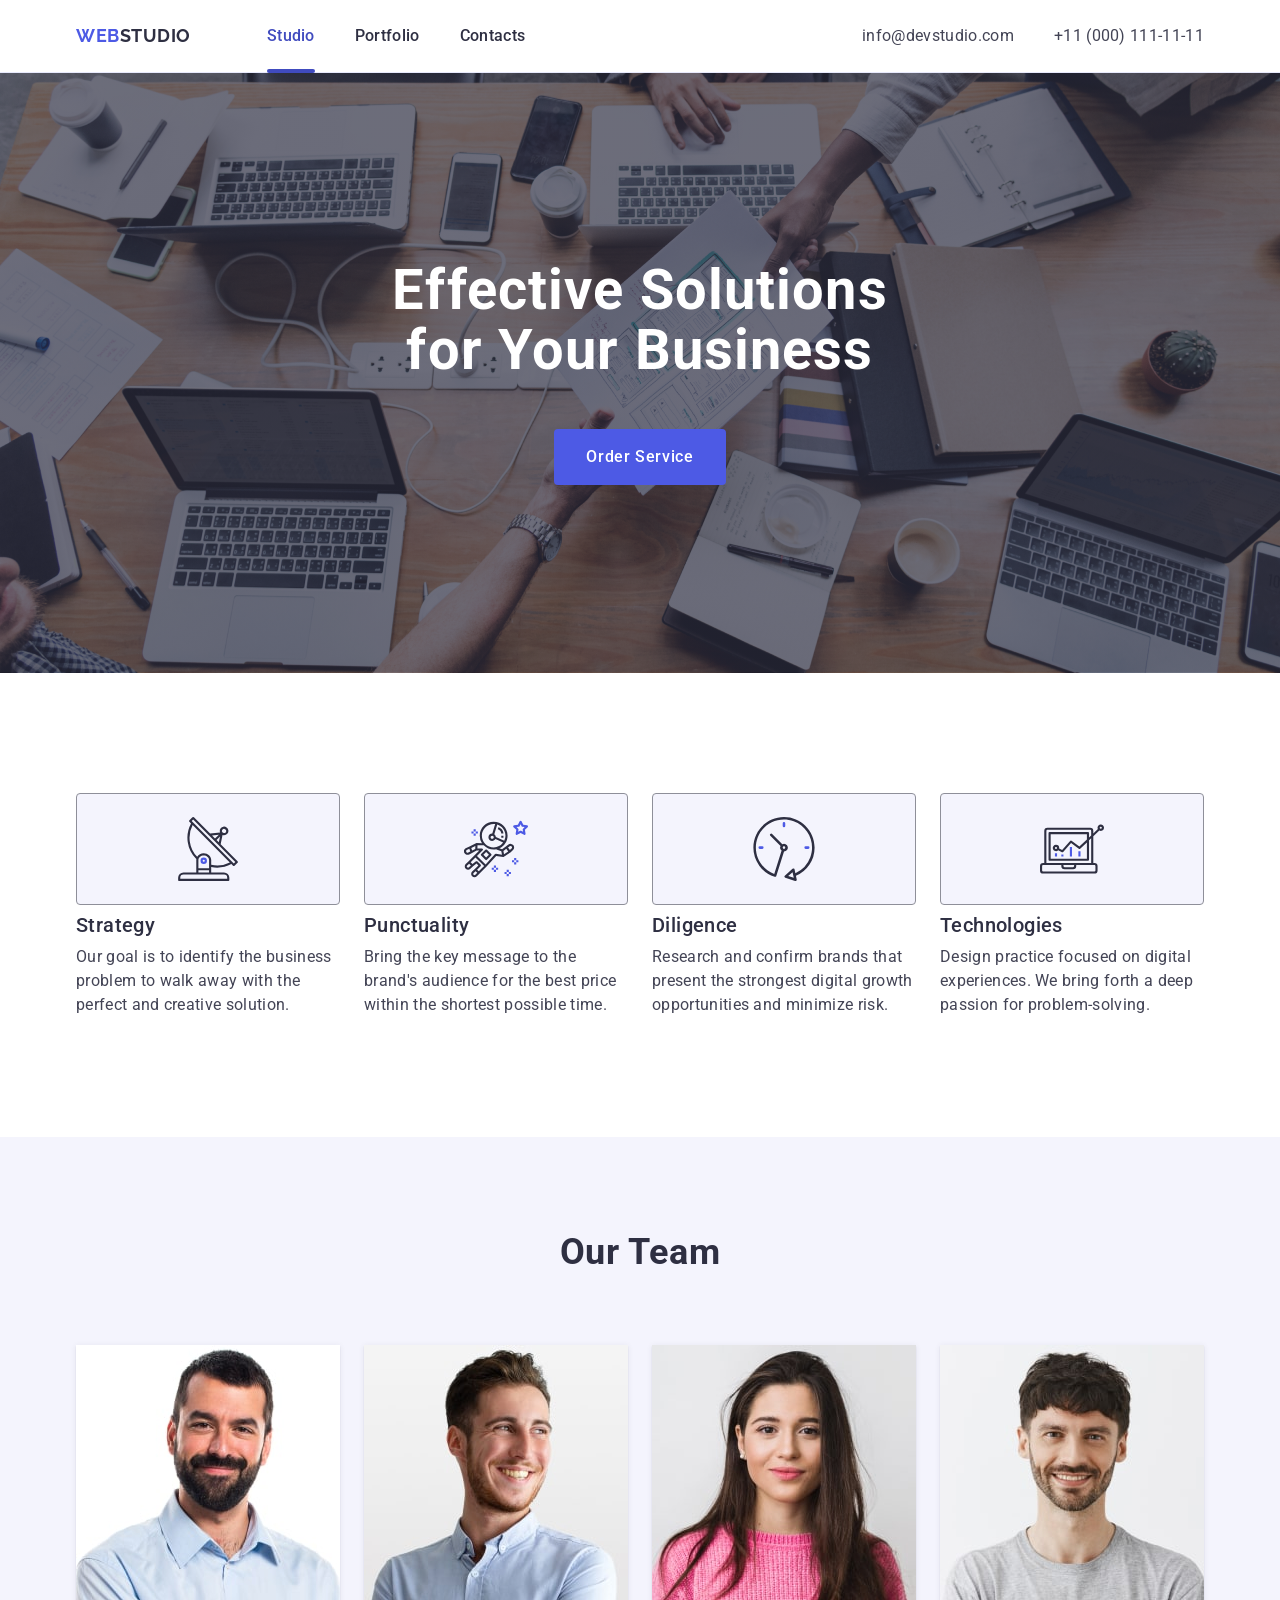
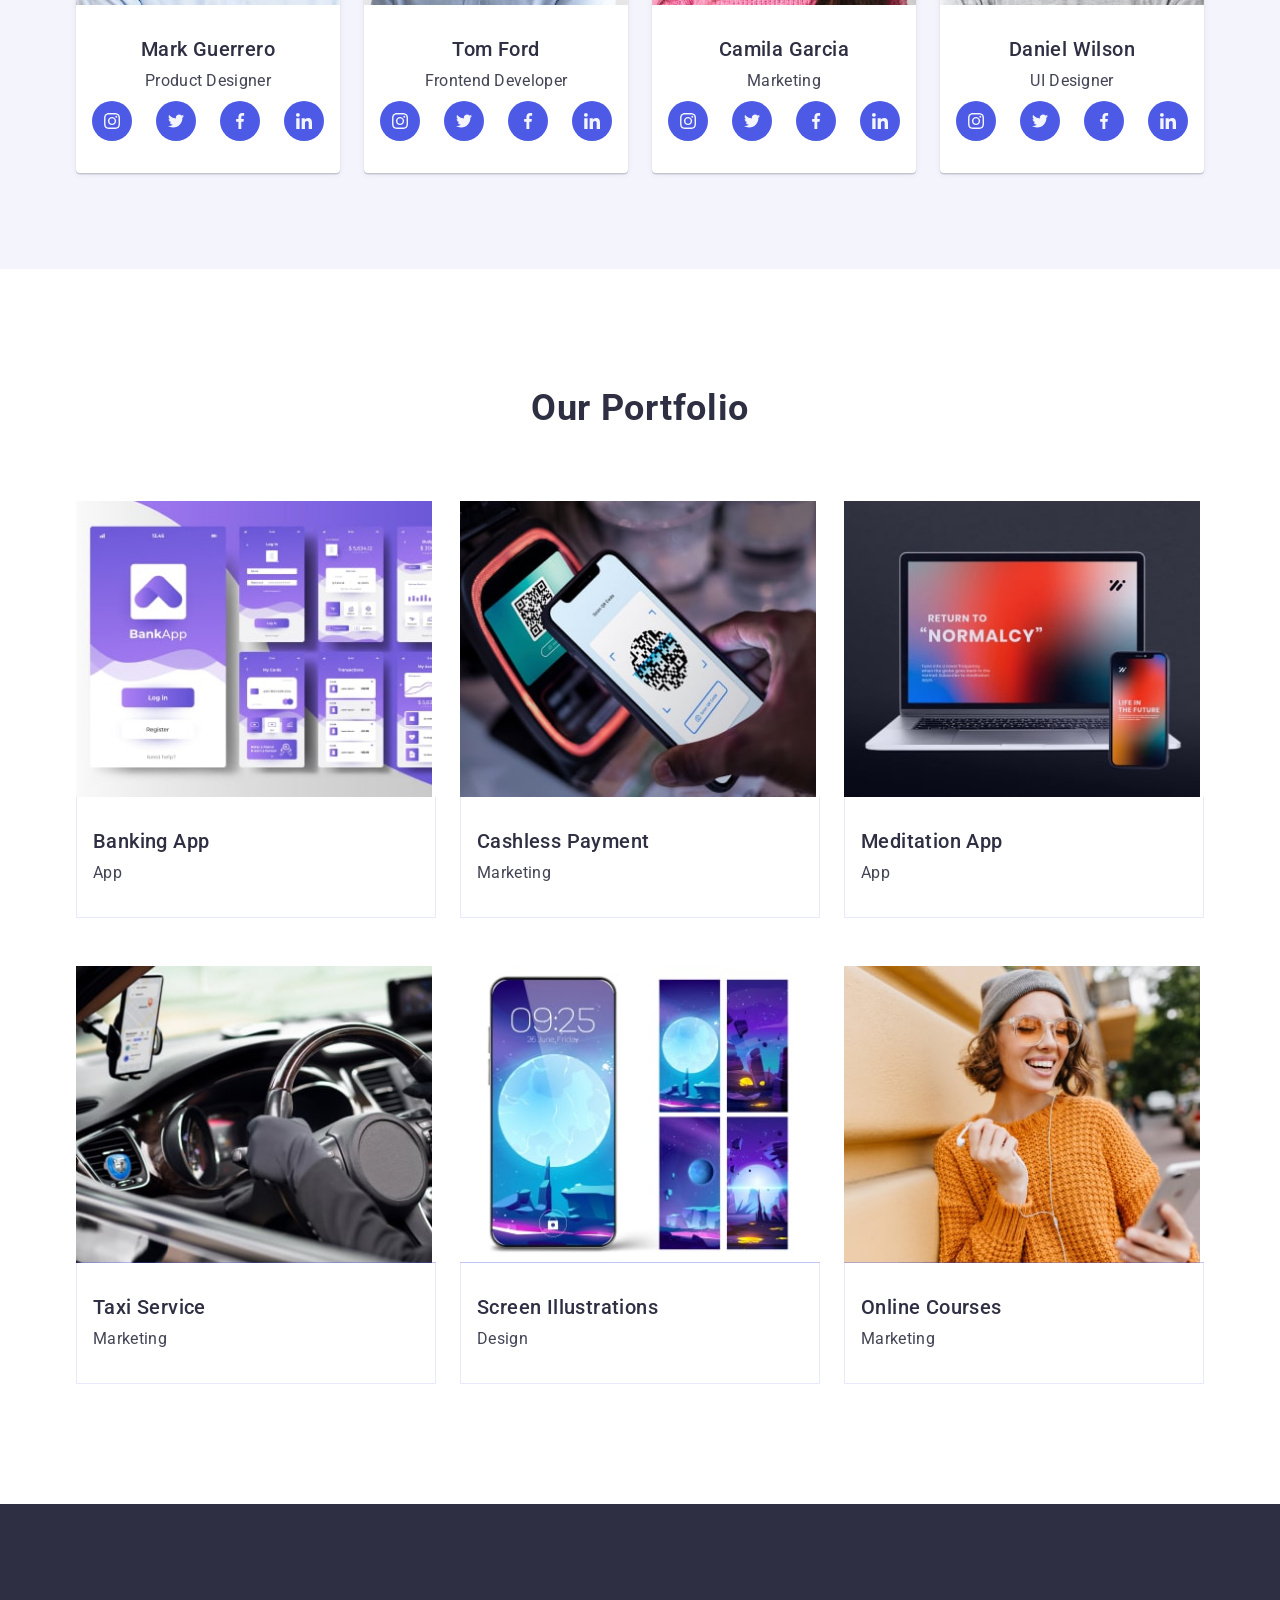
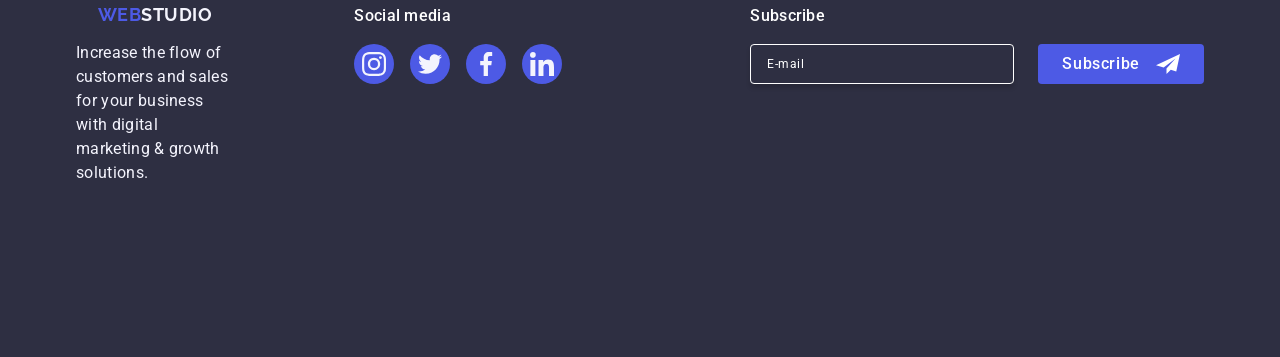
==== index.html @ 99f9f8a7 "Add files via upload" ====
<!DOCTYPE html>
<html lang="en">
  <head>
    <meta charset="UTF-8" />
    <meta name="viewport" content="width=device-width, initial-scale=1.0" />
    <title>Web Studio</title>
    <!-- Шрифти -->
    <link rel="preconnect" href="https://fonts.googleapis.com" />
    <link rel="preconnect" href="https://fonts.gstatic.com" crossorigin />
    <link
      href="https://fonts.googleapis.com/css2?family=Raleway:wght@700&family=Roboto:wght@400;500;700&display=swap"
      rel="stylesheet"
    />
    <!-- Нормалізація стилів -->
    <link
      rel="stylesheet"
      href="https://cdnjs.cloudflare.com/ajax/libs/modern-normalize/2.0.0/modern-normalize.min.css"
      integrity="sha512-4xo8blKMVCiXpTaLzQSLSw3KFOVPWhm/TRtuPVc4WG6kUgjH6J03IBuG7JZPkcWMxJ5huwaBpOpnwYElP/m6wg=="
      crossorigin="anonymous"
      referrerpolicy="no-referrer"
    />
    <!-- Підключення css  -->
    <link rel="stylesheet" href="./css/styles.css" />
  </head>

  <body>
    <header class="header">
      <div class="container header-container">
        <nav class="header-nav">
          <a class="header-logo" href="./index.html"
            >Web<span class="accent">Studio</span></a
          >
          <ul class="menu-nav">
            <li class="menu-nav-list">
              <a class="menu-nav-item current" href="./index.html">Studio</a>
            </li>
            <li class="menu-nav-list">
              <a class="menu-nav-item" href="">Portfolio</a>
            </li>
            <li class="menu-nav-list">
              <a class="menu-nav-item" href="">Contacts</a>
            </li>
          </ul>
        </nav>

        <address class="address">
          <ul class="header-address">
            <li>
              <a class="header-address-item" href="mailto:info@devstudio.com"
                >info@devstudio.com</a
              >
            </li>
            <li>
              <a class="header-address-item" href="tel:+110001111111"
                >+11 (000) 111-11-11</a
              >
            </li>
          </ul>
        </address>
        <button type="button" class="menu-open-button">
          <svg class="icon-header" width="16.8" height="14.4">
            <use href="./images/icons.svg#icon-burger"></use>
          </svg>
        </button>
      </div>

      <!-- Mobil menu -->
      <div class="mob-menu">
        <div class="top-mob-menu">
          <!-- Кнопка закриття -->

          <button type="button" class="menu-close-button">
            <svg class="icon-open" width="8" height="8">
              <use href="./images/icons.svg#icon-open"></use>
            </svg>
          </button>

          <!--Меню  -->

          <nav>
            <ul class="mob-menu-nav">
              <li class="mob-menu-nav-list">
                <a class="mob-menu-nav-item mob-current" href="./index.html"
                  >Studio</a
                >
              </li>
              <li class="mob-menu-nav-list">
                <a class="mob-menu-nav-item" href="">Portfolio</a>
              </li>
              <li class="mob-menu-nav-list">
                <a class="mob-menu-nav-item" href="">Contacts</a>
              </li>
            </ul>
          </nav>
        </div>

        <div class="lower-mob-menu">
          <!-- Контакти -->

          <address class="mob-address">
            <ul class="mob-header-address">
              <li class="mob-header-address-list">
                <a
                  class="mob-header-address-item mob-accent"
                  href="mailto:info@devstudio.com"
                  >info@devstudio.com</a
                >
              </li>
              <li>
                <a class="mob-header-address-item" href="tel:+110001111111"
                  >+11 (000) 111-11-11</a
                >
              </li>
            </ul>
          </address>

          <!-- Соц сіти -->

          <ul class="mob-icon-list">
            <li class="mob-icon-item">
              <a href="" class="mob-icon-link">
                <svg class="mob-icon-icon" width="24" height="24">
                  <use href="./images/icons.svg#icon-instagram"></use>
                </svg>
              </a>
            </li>
            <li class="mob-icon-item">
              <a href="" class="mob-icon-link">
                <svg class="mob-icon-icon" width="24" height="24">
                  <use href="./images/icons.svg#icon-twitter"></use>
                </svg>
              </a>
            </li>
            <li class="mob-icon-item">
              <a href="" class="mob-icon-link">
                <svg class="mob-icon-icon" width="24" height="24">
                  <use href="./images/icons.svg#icon-facebook"></use>
                </svg>
              </a>
            </li>
            <li class="mob-icon-item">
              <a href="" class="mob-icon-link">
                <svg class="mob-icon-icon" width="24" height="24">
                  <use href="./images/icons.svg#icon-linkedin"></use>
                </svg>
              </a>
            </li>
          </ul>
        </div>
      </div>
    </header>

    <main>
      <!-- Section 1 -->

      <section class="hero">
        <div class="container">
          <h1 class="hero-title">Effective Solutions for Your Business</h1>
          <button class="hero-button" type="button">Order Service</button>
        </div>
      </section>

      <!-- Section 2 -->

      <section class="features">
        <div class="container">
          <h2 class="visually-hidden">Features</h2>
          <ul class="features-list">
            <li class="features-item">
              <div class="wrap-icon">
                <svg class="features-icon" width="64" height="64">
                  <use href="./images/icons.svg#icon-antenna"></use>
                </svg>
              </div>
              <h3 class="features-title">Strategy</h3>
              <p class="features-title-text">
                Our goal is to identify the business problem to walk away with
                the perfect and creative solution.
              </p>
            </li>

            <li class="features-item">
              <div class="wrap-icon">
                <svg class="features-icon" width="64" height="64">
                  <use href="./images/icons.svg#icon-astronaut"></use>
                </svg>
              </div>
              <h3 class="features-title">Punctuality</h3>
              <p class="features-title-text">
                Bring the key message to the brand's audience for the best price
                within the shortest possible time.
              </p>
            </li>

            <li class="features-item">
              <div class="wrap-icon">
                <svg class="features-icon" width="64" height="64">
                  <use href="./images/icons.svg#icon-clock"></use>
                </svg>
              </div>
              <h3 class="features-title">Diligence</h3>
              <p class="features-title-text">
                Research and confirm brands that present the strongest digital
                growth opportunities and minimize risk.
              </p>
            </li>

            <li class="features-item">
              <div class="wrap-icon">
                <svg class="features-icon" width="64" height="64">
                  <use href="./images/icons.svg#icon-diagram"></use>
                </svg>
              </div>
              <h3 class="features-title">Technologies</h3>
              <p class="features-title-text">
                Design practice focused on digital experiences. We bring forth a
                deep passion for problem-solving.
              </p>
            </li>
          </ul>
        </div>
      </section>

      <!-- Section 3 -->

      <section class="section-team">
        <div class="container">
          <h2 class="team-subtitle">Our Team</h2>

          <ul class="team-list">
            <li class="team-card">
              <img
                scrset="./images/team_card_1.jpg 1x, 
                ./images/team_card_1-2x.jpg 2x"
                class="team-list-img"
                src="./images/team_card_1.jpg"
                alt="Team Card 1"
                width="264"
              />
              <div class="team-card-list-container">
                <h3 class="team-title">Mark Guerrero</h3>
                <p class="team-title-text">Product Designer</p>

                <ul class="icon-list">
                  <li class="icon-item">
                    <a href="" class="icon-link">
                      <svg class="icon-icon" width="16" height="16">
                        <use href="./images/icons.svg#icon-instagram"></use>
                      </svg>
                    </a>
                  </li>
                  <li class="icon-item">
                    <a href="" class="icon-link">
                      <svg class="icon-icon" width="16" height="16">
                        <use href="./images/icons.svg#icon-twitter"></use>
                      </svg>
                    </a>
                  </li>
                  <li class="icon-item">
                    <a href="" class="icon-link">
                      <svg class="icon-icon" width="16" height="16">
                        <use href="./images/icons.svg#icon-facebook"></use>
                      </svg>
                    </a>
                  </li>
                  <li class="icon-item">
                    <a href="" class="icon-link">
                      <svg class="icon-icon" width="16" height="16">
                        <use href="./images/icons.svg#icon-linkedin"></use>
                      </svg>
                    </a>
                  </li>
                </ul>
              </div>
            </li>

            <li class="team-card">
              <img
                scrset="./images/team_card_2.jpg 1x, 
                ./images/team_card_2-2x.jpg 2x"
                class="team-list-img"
                src="./images/team_card_2.jpg"
                alt="Team Card 2"
                width="264"
              />
              <div class="team-card-list-container">
                <h3 class="team-title">Tom Ford</h3>
                <p class="team-title-text">Frontend Developer</p>
                <ul class="icon-list">
                  <li class="icon-item">
                    <a href="" class="icon-link">
                      <svg class="icon-icon" width="16" height="16">
                        <use href="./images/icons.svg#icon-instagram"></use>
                      </svg>
                    </a>
                  </li>
                  <li class="icon-item">
                    <a href="" class="icon-link">
                      <svg class="icon-icon" width="16" height="16">
                        <use href="./images/icons.svg#icon-twitter"></use>
                      </svg>
                    </a>
                  </li>
                  <li class="icon-item">
                    <a href="" class="icon-link">
                      <svg class="icon-icon" width="16" height="16">
                        <use href="./images/icons.svg#icon-facebook"></use>
                      </svg>
                    </a>
                  </li>
                  <li class="icon-item">
                    <a href="" class="icon-link">
                      <svg class="icon-icon" width="16" height="16">
                        <use href="./images/icons.svg#icon-linkedin"></use>
                      </svg>
                    </a>
                  </li>
                </ul>
              </div>
            </li>

            <li class="team-card">
              <img
                scrset="./images/team_card_3.jpg 1x, 
                ./images/team_card_3-2x.jpg 2x"
                class="team-list-img"
                src="./images/team_card_3.jpg"
                alt="Team Card 3"
                width="264"
              />
              <div class="team-card-list-container">
                <h3 class="team-title">Camila Garcia</h3>
                <p class="team-title-text">Marketing</p>
                <ul class="icon-list">
                  <li class="icon-item">
                    <a href="" class="icon-link">
                      <svg class="icon-icon" width="16" height="16">
                        <use href="./images/icons.svg#icon-instagram"></use>
                      </svg>
                    </a>
                  </li>
                  <li class="icon-item">
                    <a href="" class="icon-link">
                      <svg class="icon-icon" width="16" height="16">
                        <use href="./images/icons.svg#icon-twitter"></use>
                      </svg>
                    </a>
                  </li>
                  <li class="icon-item">
                    <a href="" class="icon-link">
                      <svg class="icon-icon" width="16" height="16">
                        <use href="./images/icons.svg#icon-facebook"></use>
                      </svg>
                    </a>
                  </li>
                  <li class="icon-item">
                    <a href="" class="icon-link">
                      <svg class="icon-icon" width="16" height="16">
                        <use href="./images/icons.svg#icon-linkedin"></use>
                      </svg>
                    </a>
                  </li>
                </ul>
              </div>
            </li>

            <li class="team-card">
              <img
                scrset="./images/team_card_4.jpg 1x, 
                ./images/team_card_4-2x.jpg 2x"
                class="team-list-img"
                src="./images/team_card_4.jpg"
                alt="Team Card 4"
                width="264"
              />
              <div class="team-card-list-container">
                <h3 class="team-title">Daniel Wilson</h3>
                <p class="team-title-text">UI Designer</p>
                <ul class="icon-list">
                  <li class="icon-item">
                    <a href="" class="icon-link">
                      <svg class="icon-icon" width="16" height="16">
                        <use href="./images/icons.svg#icon-instagram"></use>
                      </svg>
                    </a>
                  </li>
                  <li class="icon-item">
                    <a href="" class="icon-link">
                      <svg class="icon-icon" width="16" height="16">
                        <use href="./images/icons.svg#icon-twitter"></use>
                      </svg>
                    </a>
                  </li>
                  <li class="icon-item">
                    <a href="" class="icon-link">
                      <svg class="icon-icon" width="16" height="16">
                        <use href="./images/icons.svg#icon-facebook"></use>
                      </svg>
                    </a>
                  </li>
                  <li class="icon-item">
                    <a href="" class="icon-link">
                      <svg class="icon-icon" width="16" height="16">
                        <use href="./images/icons.svg#icon-linkedin"></use>
                      </svg>
                    </a>
                  </li>
                </ul>
              </div>
            </li>
          </ul>
        </div>
      </section>

      <!-- Section 4 -->

      <section class="section-portfolio">
        <div class="container">
          <h2 class="section-portfolio-title">Our Portfolio</h2>
          <ul class="portfolio-list">
            <li class="portfolio-item">
              <div class="portfolio-cover-wrap">
                <picture>
                  <source
                    srcset="
                      ./images/portfolio-1.jpg    1x,
                      ./images/portfolio-1-2x.jpg 2x
                    "
                    media="(min-width:1158px)"
                  />
                  <source
                    srcset="
                      ./images/portfolio-1-mob.jpg    1x,
                      ./images/portfolio-1-mob-2x.jpg 2x
                    "
                    media="(min-width:767px)"
                  />
                  <source
                    srcset="
                      ./images/portfolio-1-tab.jpg    1x,
                      ./images/portfolio-1-tab-2x.jpg 2x
                    "
                    media="(max-width:768px)"
                  />
                  <img
                    src="./images/portfolio-1.jpg"
                    alt="Banking App"
                    width="360"
                    height="300"
                  />
                </picture>
                <p class="portfolio-cover-text">
                  14 Stylish and User-Friendly App Design Concepts · Task
                  Manager App · Calorie Tracker App · Exotic Fruit Ecommerce App
                  · Cloud Storage App
                </p>
              </div>

              <div class="portfolio-item-text-container">
                <h3 class="portfolio-title">Banking App</h3>
                <p class="portfolio-title-text">App</p>
              </div>
            </li>
            <li class="portfolio-item">
              <div class="portfolio-cover-wrap">
                <picture>
                  <source
                    srcset="
                      ./images/portfolio-2.jpg    1x,
                      ./images/portfolio-2-2x.jpg 2x
                    "
                    media="(min-width:1158px)"
                  />
                  <source
                    srcset="
                      ./images/portfolio-2-mob.jpg    1x,
                      ./images/portfolio-2-mob-2x.jpg 2x
                    "
                    media="(min-width:767px)"
                  />
                  <source
                    srcset="
                      ./images/portfolio-2-tab.jpg    1x,
                      ./images/portfolio-2-tab-2x.jpg 2x
                    "
                    media="(max-width:768px)"
                  />
                  <img
                    src="./images/portfolio-2.jpg"
                    alt="Cashless Payment"
                    width="360"
                    height="300"
                  />
                </picture>
                <p class="portfolio-cover-text">
                  14 Stylish and User-Friendly App Design Concepts · Task
                  Manager App · Calorie Tracker App · Exotic Fruit Ecommerce App
                  · Cloud Storage App
                </p>
              </div>
              <div class="portfolio-item-text-container">
                <h3 class="portfolio-title">Cashless Payment</h3>
                <p class="portfolio-title-text">Marketing</p>
              </div>
            </li>
            <li class="portfolio-item">
              <div class="portfolio-cover-wrap">
                <picture>
                  <source
                    srcset="
                      ./images/portfolio-3.jpg    1x,
                      ./images/portfolio-3-2x.jpg 2x
                    "
                    media="(min-width:1158px)"
                  />
                  <source
                    srcset="
                      ./images/portfolio-3-mob.jpg    1x,
                      ./images/portfolio-3-mob-2x.jpg 2x
                    "
                    media="(min-width:767px)"
                  />
                  <source
                    srcset="
                      ./images/portfolio-3-tab.jpg    1x,
                      ./images/portfolio-3-tab-2x.jpg 2x
                    "
                    media="(max-width:768px)"
                  />
                  <img
                    src="./images/portfolio-3.jpg"
                    alt="Meditation App"
                    width="360"
                    height="300"
                  />
                </picture>
                <p class="portfolio-cover-text">
                  14 Stylish and User-Friendly App Design Concepts · Task
                  Manager App · Calorie Tracker App · Exotic Fruit Ecommerce App
                  · Cloud Storage App
                </p>
              </div>
              <div class="portfolio-item-text-container">
                <h3 class="portfolio-title">Meditation App</h3>
                <p class="portfolio-title-text">App</p>
              </div>
            </li>
            <li class="portfolio-item">
              <div class="portfolio-cover-wrap">
                <picture>
                  <source
                    srcset="
                      ./images/portfolio-4.jpg    1x,
                      ./images/portfolio-4-2x.jpg 2x
                    "
                    media="(min-width:1158px)"
                  />
                  <source
                    srcset="
                      ./images/portfolio-4-mob.jpg    1x,
                      ./images/portfolio-4-mob-2x.jpg 2x
                    "
                    media="(min-width:767px)"
                  />
                  <source
                    srcset="
                      ./images/portfolio-4-tab.jpg    1x,
                      ./images/portfolio-4-tab-2x.jpg 2x
                    "
                    media="(max-width:768px)"
                  />
                  <img
                    src="./images/portfolio-4.jpg"
                    alt="Taxi Service"
                    width="360"
                    height="300"
                  />
                </picture>
                <p class="portfolio-cover-text">
                  14 Stylish and User-Friendly App Design Concepts · Task
                  Manager App · Calorie Tracker App · Exotic Fruit Ecommerce App
                  · Cloud Storage App
                </p>
              </div>
              <div class="portfolio-item-text-container">
                <h3 class="portfolio-title">Taxi Service</h3>
                <p class="portfolio-title-text">Marketing</p>
              </div>
            </li>
            <li class="portfolio-item">
              <div class="portfolio-cover-wrap">
                <picture>
                  <source
                    srcset="
                      ./images/portfolio-5.jpg    1x,
                      ./images/portfolio-5-2x.jpg 2x
                    "
                    media="(min-width:1158px)"
                  />
                  <source
                    srcset="
                      ./images/portfolio-5-mob.jpg    1x,
                      ./images/portfolio-5-mob-2x.jpg 2x
                    "
                    media="(min-width:767px)"
                  />
                  <source
                    srcset="
                      ./images/portfolio-5-tab.jpg    1x,
                      ./images/portfolio-5-tab-2x.jpg 2x
                    "
                    media="(max-width:768px)"
                  />
                  <img
                    src="./images/portfolio-5.jpg"
                    alt="Screen Illustrations"
                    width="360"
                    height="300"
                  />
                </picture>
                <p class="portfolio-cover-text">
                  14 Stylish and User-Friendly App Design Concepts · Task
                  Manager App · Calorie Tracker App · Exotic Fruit Ecommerce App
                  · Cloud Storage App
                </p>
              </div>
              <div class="portfolio-item-text-container">
                <h3 class="portfolio-title">Screen Illustrations</h3>
                <p class="portfolio-title-text">Design</p>
              </div>
            </li>
            <li class="portfolio-item">
              <div class="portfolio-cover-wrap">
                <picture>
                  <source
                    srcset="
                      ./images/portfolio-6.jpg    1x,
                      ./images/portfolio-6-2x.jpg 2x
                    "
                    media="(min-width:1158px)"
                  />
                  <source
                    srcset="
                      ./images/portfolio-6-mob.jpg    1x,
                      ./images/portfolio-6-mob-2x.jpg 2x
                    "
                    media="(min-width:767px)"
                  />
                  <source
                    srcset="
                      ./images/portfolio-6-tab.jpg    1x,
                      ./images/portfolio-6-tab-2x.jpg 2x
                    "
                    media="(max-width:768px)"
                  />
                  <img
                    src="./images/portfolio-6.jpg"
                    alt="Online Courses"
                    width="360"
                    height="300"
                  />
                </picture>
                <p class="portfolio-cover-text">
                  14 Stylish and User-Friendly App Design Concepts · Task
                  Manager App · Calorie Tracker App · Exotic Fruit Ecommerce App
                  · Cloud Storage App
                </p>
              </div>
              <div class="portfolio-item-text-container">
                <h3 class="portfolio-title">Online Courses</h3>
                <p class="portfolio-title-text">Marketing</p>
              </div>
            </li>
          </ul>
        </div>
      </section>
    </main>

    <!-- FOOTER -->
    
    <footer class="footer">
      <div class="container footer-wrap">
        <div class="top-footer">
          <div class="footer-content">
            <a class="footer-logo" href="./index.html"
              >Web<span class="accent">Studio</span></a
            >
            <p class="footer-text">
              Increase the flow of customers and sales for your business with
              digital marketing & growth solutions.
            </p>
          </div>
          <div class="footer-soc-list">
            <p class="footer-soc-list-text">Social media</p>
            <ul class="icon-list-footer">
              <li class="icon-item">
                <a href="" class="icon-link-footer">
                  <svg class="icon-icon" width="24" height="24">
                    <use href="./images/icons.svg#icon-instagram"></use>
                  </svg>
                </a>
              </li>
              <li class="icon-item">
                <a href="" class="icon-link-footer">
                  <svg class="icon-icon" width="24" height="24">
                    <use href="./images/icons.svg#icon-twitter"></use>
                  </svg>
                </a>
              </li>
              <li class="icon-item">
                <a href="" class="icon-link-footer">
                  <svg class="icon-icon" width="24" height="24">
                    <use href="./images/icons.svg#icon-facebook"></use>
                  </svg>
                </a>
              </li>
              <li class="icon-item">
                <a href="" class="icon-link-footer">
                  <svg class="icon-icon" width="24" height="24">
                    <use href="./images/icons.svg#icon-linkedin"></use>
                  </svg>
                </a>
              </li>
            </ul>
          </div>
        </div>
        <div class="footer-subscribe">
          <p class="footer-subscribe-text">Subscribe</p>
          <form class="footer-form">
            <label class="footer-label">
              <input
                class="footer-input"
                type="email"
                name="footer-email"
                placeholder="E-mail"
            /></label>
            <button type="submit" class="footer-btn">
              Subscribe
              <svg class="subscibe-icon" width="24" height="24">
                <use href="./images/icons.svg#icon-subscribe"></use>
              </svg>
            </button>
          </form>
        </div>
      </div>
    </footer>

    <!-- Modalka -->

    <div class="backdrop">
      <div class="modal">
        <button type="button" class="modal-open-btn">
          <svg class="icon-open" width="8" height="8">
            <use href="./images/icons.svg#icon-open"></use>
          </svg>
        </button>
        <p class="modal-title">Leave your contacts and we will call you back</p>
        <form class="modal-form">
          <div class="modal-label-wrap">
            <label class="modal-label" for="user-name">Name</label>
            <div class="modal-input-wrap">
              <input
                type="text"
                class="modal-input"
                name="user-name"
                id="user-name"
              />
              <svg class="modal-field-icon" width="18" height="24">
                <use href="./images/icons.svg#icon-user-name"></use>
              </svg>
            </div>
          </div>
          <div class="modal-label-wrap">
            <label class="modal-label" for="user-tel">Phone</label>
            <div class="modal-input-wrap">
              <input
                type="tel"
                class="modal-input"
                name="user-tel"
                required
                id="user-tel"
              />
              <svg class="modal-field-icon" width="18" height="24">
                <use href="./images/icons.svg#icon-email"></use>
              </svg>
            </div>
          </div>
          <div class="modal-label-wrap">
            <label class="modal-label" for="user-email">Email</label>
            <div class="modal-input-wrap">
              <input
                type="email"
                class="modal-input"
                name="user-email"
                id="user-email"
              />
              <svg class="modal-field-icon" width="18" height="24">
                <use href="./images/icons.svg#icon-phone"></use>
              </svg>
            </div>
          </div>
          <div class="modal-field">
            <label class="modal-label" for="user-comment">Comment </label>
            <textarea
              class="modal-textarea"
              name="user-comment"
              id="user-comment"
              placeholder="Text input"
            ></textarea>
          </div>
          <div class="modal-field checkbox-field">
            <input
              type="checkbox"
              name="user-privacy"
              class="modal-check visually-hidden"
              value="true"
              id="user-privacy"
            />
            <label for="user-privacy" class="check-text">
              <span class="checkbox-container">
                <svg class="icon-check" width="10" height="8">
                  <use href="./images/icons.svg#icon-check"></use>
                </svg>
              </span>
              I accept the terms and conditions of the
              <a href="" class="modal-policy-link">Privacy Policy</a></label
            >
          </div>
          <button class="modal-btn" type="submit">Send</button>
        </form>
      </div>
    </div>
  </body>
</html>
---- css/styles.css ----
body {
    font-family: "Roboto", sans-serif;
    color: #434455;
    background: #fff;
}

p,
h1,
h2,
h3,
h4,
h5,
h6 {
    margin-top: 0;
    margin-bottom: 0;
}

ul {
    list-style-type: none;
    margin-top: 0;
    margin-bottom: 0;
    padding-left: 0;
}

a {
    text-decoration: none;
}

address {
    font-style: normal;
}

button {
    cursor: pointer;
}

img {
    display: block;
}

.visually-hidden {
    position: absolute;
    width: 1px;
    height: 1px;
    margin: -1px;
    border: 0;
    padding: 0;
    white-space: nowrap;
    clip-path: inset(100%);
    clip: rect(0 0 0 0);
    overflow: hidden;
}

/* ------------- HEADER ---------------- */

.container {
    /* width: 1158px; */
    width: 320px;
    /* padding-left: 15px;
    padding-right: 15px; */
    padding-left: 16px;
    padding-right: 16px;
    margin: 0 auto;
}

.header {
    border-bottom: 1px solid #e7e9fc;
    box-shadow: 0px 2px 1px rgba(46, 47, 66, 0.08),
        0px 1px 1px rgba(46, 47, 66, 0.16),
        0px 1px 6px rgba(46, 47, 66, 0.08);
}

.header-container {
    /* Спільний flex контайнер для header, щоб розмістити всі елементи в ряд */
    display: flex;
}

.header-nav {
    /* Контейнер logo + menu */
    display: flex;
    align-items: center;
    /* Чомусь не gap, а margin */
    /* gap: 76px; */
    /* Щоб не давати margin-right між меню та контактами!!! (Flex-grow даэ елементу зайняти всю "не зайняту ширину" */
    flex-grow: 1;
}

.header-logo {
    font-family: "Raleway", sans-serif;
    font-weight: 700;
    font-size: 18px;
    line-height: 1.17;
    letter-spacing: 0.03em;
    text-transform: uppercase;
    color: #4d5ae5;
    margin-right: 76px;
}

.header-logo .accent {
    color: #2e2f42;
}

.menu-nav {
    /* Контейнер для меню (на ul) */
    display: flex;
    gap: 40px;
    display: none;
}

.menu-nav-item {
    /* це посилання тому робимо display: blok; */
    display: block;
    padding: 24px 0;
    font-weight: 500;
    font-size: 16px;
    line-height: 1.5;
    letter-spacing: 0.02em;
    color: #2e2f42;
    transition: color 250ms cubic-bezier(0.4, 0, 0.2, 1);
}

.current {
    position: relative;
    color: #404bbf;
}

.current::after {
    content: '';
    border-radius: 2px;
    width: 100%;
    height: 4px;
    background: #404bbf;
    position: absolute;
    left: 0;
    bottom: -1px;
}

.menu-nav-item:hover,
.menu-nav-item:focus {
    color: #404bbf;
}

.header-address {
    /* Контейнер для контактів */
    display: flex;
    gap: 40px;
    padding: 24px 0;
    display: none;
}

.header-address-item {
    font-family: "Roboto", sans-serif;
    font-size: 16px;
    /*властивість вирівняти тег adress*/
    font-style: normal;
    line-height: 1.5;
    letter-spacing: 0.02em;
    color: #434455;
    transition: color 250ms cubic-bezier(0.4, 0, 0.2, 1);
}

.header-address-item:hover,
.header-address-item:focus {
    color: #404bbf;
}

.menu-open-button {
    padding-top: 16px;
    padding-bottom: 16px;
    border: none;
    background-color: transparent;
}

.menu-close-button {
    /* position: absolute;
    top: 24px;
    right: 24px; */
    width: 24px;
    height: 24px;
    background-color: transparent;
    border: 1px solid rgba(0, 0, 0, 0.1);
    border-radius: 50%;
    display: flex;
    align-items: center;
    justify-content: center;
    padding: 0;
    transition: background-color 250ms cubic-bezier(0.4, 0, 0.2, 1), border 250ms cubic-bezier(0.4, 0, 0.2, 1);
}

/* .modal-open-btn:hover,
.modal-open-btn:focus {
    background-color: #404BBF;
    border: none;
    fill: #ffffff
} */

/* .icon-header {
    transition: fill 250ms cubic-bezier(0.4, 0, 0.2, 1);
} */

.mob-menu {
    width: 100%;
    height: 100%;
    position: fixed;
    top: 0;
    background-color: #fff;
    padding: 24px 24px 40px 16px;
    display: flex;
    flex-direction: column;
    justify-content: space-between;
    overflow: auto;
    opacity: 0;
    visibility: hidden;
    pointer-events: none;
}

.menu-close-button {
    display: block;
    margin-left: auto;
    margin-bottom: 24px;
}

.icon-open {}

.mob-menu-nav-list:not(:last-child) {
    margin-bottom: 40px;
}

.mob-menu-nav-item {
    font-weight: 700;
    font-size: 36px;
    line-height: 1.11111;
    letter-spacing: 0.02em;
    color: #2e2f42;
}

.mob-current {
    color: #404bbf;
}

.mob-address {
    margin-bottom: 48px;
}

.mob-address-list:not(:last-child) {
    margin-bottom: 24px;
}

.mob-header-address {
    display: flex;
    flex-direction: column-reverse;

}

.mob-header-address-list:not(:last-child) {
    margin-top: 24px;
}

.mob-address-item {
    font-weight: 500;
    font-size: 20px;
    line-height: 1.2;
    letter-spacing: 0.02em;
    color: #4d5ae5;
}

.mob-accent {
    color: #434455;
}

.top-mob-menu {
    margin-bottom: 24px;
}

.mob-icon-list {
    display: flex;
    gap: 40px;
    justify-content: center;
}

.mob-icon-item {
    width: 40px;
    height: 40px;
}

.mob-icon-link {
    display: flex;
    width: 100%;
    height: 100%;
    Justify-content: center;
    align-items: center;
    background-color: #4d5ae5;
    border-radius: 50%;
    transition: background-color 250ms cubic-bezier(0.4, 0, 0.2, 1);
}

.mob-icon-icon {
    fill: #F4F4FD;
}

.mob-icon-list {}

.mob-icon-link {}

.mob-icon-icon {}

/* -------------- HERO ----------------- */

.hero {
    background-color: #2e2f42;
    background-image: linear-gradient(rgba(46, 47, 66, 0.7),
            rgba(46, 47, 66, 0.7)),
        url(../images/hero/hero-mob.jpg);
    background-repeat: no-repeat;
    background-position: center;
    background-size: cover;
    /* padding-top: 188px;
    padding-bottom: 188px; */
    padding-top: 72px;
    padding-bottom: 72px;
    /* max-width: 1440px; */
    margin: 0 auto;
}

@media screen and (-webkit-min-device-pixel-ratio:2),
(min-resolution: 2dppx),
(min-resolution: 192dpi) {
    .hero {
        background-image: linear-gradient(rgba(46, 47, 66, 0.7),
                rgba(46, 47, 66, 0.7)),
            url(../images/hero/hero-mob-2x.jpg);
    }
}

.hero-title {
    font-weight: 700;
    /* font-size: 56px; */
    font-size: 36px;
    /* line-height: 1.07; */
    line-height: 1.11;
    letter-spacing: 0.02em;
    text-align: center;
    color: #fff;
    /* max-width: 496px; */
    max-width: 216px;
    /* Щоб вирівняти по горизонталі ---> margin-right: auto; margin-left: auto;
    можна і margin: 0 auto; но тут є margin-bottom тому так)*/
    margin-right: auto;
    margin-left: auto;
    /* margin-bottom: 48px; */
    margin-bottom: 72px;
}

.hero-button {
    /*Для кнопки треба шрифт та "cursor"*/
    font-family: "Roboto", sans-serif;
    background-color: #4d5ae5;
    font-weight: 500;
    font-size: 16px;
    line-height: 1.5;
    letter-spacing: 0.04em;
    color: #fff;
    cursor: pointer;
    /* Щоб кнопка центрувалась */
    margin-right: auto;
    margin-left: auto;
    display: block;
    border: none;
    border-radius: 4px;
    padding: 16px 32px;
    min-width: 169px;
    transition: background-color 250ms cubic-bezier(0.4, 0, 0.2, 1);
}

.hero-button:hover,
.hero-button:focus {
    background-color: #404BBF;
}

/* ------------- FEATURES ---------------- */

.features {
    /* padding-top: 120px;
    padding-bottom: 120px; */
    padding-top: 96px;
    padding-bottom: 96px;
}

.features-list {
    display: flex;
    flex-wrap: wrap;
    /* gap: 24px; */
    gap: 72px;

}

.features-item {
    /* width: calc((100% - 3 * 24) / 4); */
    /* width: calc((100% - 72px) / 4); */
    width: 100%;
}

.features-title {
    /* font-weight: 500;
    font-size: 20px; */
    font-weight: 700;
    font-size: 36px;
    line-height: 1.2;
    letter-spacing: 0.02em;
    color: #2e2f42;
    /* від заголовка до текста */
    margin-bottom: 8px;
    align-items: center;
    text-align: center;
}

.features-title-text {
    /* font-weight: 400; */
    font-weight: 500;
    font-size: 16px;
    line-height: 1.5;
    letter-spacing: 0.02em;
    color: #434455;
}

.wrap-icon {
    /* display: flex;
    margin-bottom: 8px;
    height: 112px;
    border: 1px solid #8e8f99;
    background-color: #f4f4fd;
    border-radius: 4px;
    justify-content: center;
    align-items: center; */
    display: none;
}

/* -------------- TEAM ----------------- */

.section-team {
    background-color: #F4F4FD;
    /* padding-top: 120px;
    padding-bottom: 120px; */
    padding-top: 96px;
    padding-bottom: 96px;
}

.team-wrap {
    padding-left: 12px;
    padding-right: 12px;
}

.team-list {
    display: flex;
    flex-wrap: wrap;
    /* gap: 24px; */
    gap: 72px;
}

.team-list-img {
    width: 100%;
    height: auto;
}

.team-card-list-container {
    padding-top: 32px;
    padding-bottom: 32px;
}

.team-subtitle {
    font-weight: 700;
    font-size: 36px;
    line-height: 1.11;
    letter-spacing: 0.02em;
    text-align: center;
    color: #2e2f42;
    /* З великої літери */
    text-transform: capitalize;
    /* max-width: 162px;
    margin: 0 auto; */
    margin-bottom: 72px;
}

.team-card {
    background: #fff;
    border-radius: 0 0 4px 4px;
    box-shadow: 0 2px 1px 0 rgba(46, 47, 66, 0.08), 0 1px 1px 0 rgba(46, 47, 66, 0.16), 0 1px 6px 0 rgba(46, 47, 66, 0.08);
    /* width: calc((100% - 24px * 3) / 4); */
    width: 100%;
}

.team-title {
    font-weight: 500;
    font-size: 20px;
    line-height: 1.2;
    letter-spacing: 0.02em;
    text-align: center;
    color: #2e2f42;
    margin-bottom: 8px;
}

.team-title-text {
    font-weight: 400;
    font-size: 16px;
    line-height: 1.5;
    letter-spacing: 0.02em;
    text-align: center;
    color: #434455;
    margin-bottom: 8px;
}

.icon-list {
    display: flex;
    gap: 24px;
    padding-left: 16px;
    padding-right: 16px;
    justify-content: center;
}

.icon-item {
    width: 40px;
    height: 40px;
}

.icon-link {
    display: flex;
    width: 100%;
    height: 100%;
    Justify-content: center;
    align-items: center;
    background-color: #4d5ae5;
    border-radius: 50%;
    transition: background-color 250ms cubic-bezier(0.4, 0, 0.2, 1);
}

.icon-icon {
    /* stroke: transparent; */
    fill: #F4F4FD;
}

.icon-link:hover,
.icon-link:focus {
    background-color: #404bbf;
}



/* ------------- PORTFOLIO ---------------- */

.section-portfolio {
    /* padding-top: 120px;
    padding-bottom: 120px; */
    padding-top: 96px;
    padding-bottom: 96px;
}

.section-portfolio-title {
    font-weight: 700;
    font-size: 36px;
    line-height: 1.11;
    letter-spacing: 0.02em;
    text-align: center;
    color: #2e2f42;
    text-transform: capitalize;
    margin-bottom: 72px;
}

.portfolio-list {
    display: flex;
    flex-wrap: wrap;
    /* column-gap: 24px; */
    row-gap: 48px;
}

.portfolio-title {
    font-weight: 500;
    font-size: 20px;
    line-height: 1.2;
    letter-spacing: 0.02em;
    color: #2e2f42;
    margin-bottom: 8px;
}

.portfolio-title-text {
    font-weight: 400;
    font-size: 16px;
    line-height: 1.5;
    letter-spacing: 0.02em;
    color: #434455;
}

.portfolio-item {
    /* width: calc((100% - 24px * 2) / 3); */
    transition: box-shadow 250ms cubic-bezier(0.4, 0, 0.2, 1);
}

.portfolio-cover-wrap img {
    max-width: 288px;
    height: auto;
}

.portfolio-item:hover {
    box-shadow: 0 2px 1px 0 rgba(46, 47, 66, 0.08), 0 1px 1px 0 rgba(46, 47, 66, 0.16), 0 1px 6px 0 rgba(46, 47, 66, 0.08);
}

/* .portfolio-item:hover .portfolio-cover-text {
    transform: translateY(0);
} */

.portfolio-item-text-container {
    padding-top: 32px;
    padding: 32px 16px;
    border: 1px solid #e7e9fc;
    border-top: none;
}

.portfolio-cover-text {
    position: absolute;
    top: 0;
    background-color: #4d5ae5;
    font-size: 16px;
    line-height: 1.5;
    letter-spacing: 0.02em;
    color: #f4f4fd;
    height: 100%;
    padding: 40px 32px;
    transform: translateY(100%);
    transition: transform 250ms cubic-bezier(0.4, 0, 0.2, 1);
}

.portfolio-cover-wrap {
    position: relative;
    overflow: hidden;
}

/* ------------- FOOTER ---------------- */

.footer {
    background: #2e2f42;
    padding-top: 96px;
    padding-bottom: 96px;
    /* padding-bottom: 100px;
    padding-top: 100px; */
}

.footer-logo {
    font-family: "Raleway", sans-serif;
    font-weight: 700;
    font-size: 18px;
    line-height: 1.17;
    letter-spacing: 0.03em;
    text-transform: uppercase;
    color: #4d5ae5;
    display: inline-block;
    margin-bottom: 16px;
    max-width: 115px;
}

.footer-logo .accent {
    color: #f4f4fd;
}

.footer-text {
    font-weight: 400;
    font-size: 16px;
    line-height: 1.5;
    letter-spacing: 0.02em;
    color: #f4f4fd;
    max-width: 264px;
}

.footer-wrap {
    display: flex;
    flex-direction: column;
    /* align-items: baseline; */
}

.footer-soc-list-text {
    font-weight: 500;
    font-size: 16px;
    line-height: 1.5;
    letter-spacing: 0.02em;
    color: #fff;
    margin-bottom: 16px;
}

.icon-list-footer {
    display: flex;
    gap: 16px;
    padding-left: 0px;
    padding-right: 0px;
}

.footer-content {
    /* margin-right: 120px; */
    margin-bottom: 72px;
    display: flex;
    flex-direction: column;
    justify-content: center;
    align-items: center;
}

.footer-soc-list {
    /* margin-right: 80px; */
    margin-bottom: 72px;
    display: flex;
    flex-direction: column;
    justify-content: center;
    align-items: center;
}

.footer-subscribe {
    display: flex;
    flex-direction: column;
    justify-content: center;
    align-items: center;
}

.footer-subscribe-text {
    margin-bottom: 16px;
    font-weight: 500;
    font-size: 16px;
    line-height: 1.5;
    letter-spacing: 0.02em;
    color: #fff;
}

.icon-link-footer:hover,
.icon-link-footer:focus {
    background-color: #31d0aa;
}

.icon-link-footer {
    display: flex;
    width: 100%;
    height: 100%;
    Justify-content: center;
    align-items: center;
    background-color: #4d5ae5;
    border-radius: 50%;
    transition: background-color 250ms cubic-bezier(0.4, 0, 0.2, 1);
}

.footer-input {
    border: 1px solid #fff;
    border-radius: 4px;
    width: 264px;
    height: 40px;
    background-color: transparent;
    padding-left: 16px;
    padding-right: 16px;
    font-size: 12px;
    line-height: 2;
    letter-spacing: 0.04em;
    box-shadow: 0px 4px 4px rgba(0, 0, 0, 0.15);
    color: #ffffff;
}

.footer-input::placeholder {
    font-size: 12px;
    line-height: 2;
    letter-spacing: 0.04em;
    color: #ffffff;
}

.footer-label {
    display: flex;
    flex-wrap: nowrap;
    gap: 24px;
}

.footer-btn {
    border-radius: 4px;
    padding: 8px 24px;
    min-width: 165px;
    height: 40px;
    background: #4d5ae5;
    border: none;
    font-weight: 500;
    font-size: 16px;
    line-height: 1.5;
    letter-spacing: 0.04em;
    text-align: center;
    color: #fff;
    display: flex;
    justify-content: center;
    /* gap: 16px; */
    align-items: center;
    transition: background-color 250ms cubic-bezier(0.4, 0, 0.2, 1);
}

.footer-btn:hover,
.footer-btn:focus {
    background-color: #404BBF;
}

.subscibe-icon {
    fill: #fff;
    margin-left: 16px;
}

.footer-form {
    display: flex;
    flex-direction: column;
    /* gap: 24px; */
    gap: 16px;
    justify-content: center;
    align-items: center;
}

/* --------------- MODAL ---------------- */

.backdrop {
    width: 100%;
    height: 100%;
    background-color: rgba(46, 47, 66, 0.4);
    position: fixed;
    top: 0;
    opacity: 0;
    pointer-events: none;
    visibility: hidden;
    transition: opacity 250ms cubic-bezier(0.4, 0, 0.2, 1), visibility 250ms cubic-bezier(0.4, 0, 0.2, 1);
}

.modal-form {
    margin-bottom: 8px;
}

.is-open {
    opacity: 1;
    pointer-events: auto;
    visibility: visible;
}

.modal {
    width: 408px;
    min-height: 584px;
    box-shadow: 0 1px 1px 0 rgba(0, 0, 0, 0.14), 0 1px 3px 0 rgba(0, 0, 0, 0.12), 0 2px 1px 0 rgba(0, 0, 0, 0.2);
    background-color: #fcfcfc;
    border-radius: 4px;
    position: absolute;
    top: 50%;
    left: 50%;
    transform: translate(-50%, -50%);
    padding: 72px 24px 24px 24px;
    transition: transform 250ms cubic-bezier(0.4, 0, 0.2, 1);
}

.modal-open-btn {
    position: absolute;
    top: 24px;
    right: 24px;
    width: 24px;
    height: 24px;
    background-color: #e7e9fc;
    border: 1px solid rgba(0, 0, 0, 0.1);
    border-radius: 50%;
    display: flex;
    align-items: center;
    justify-content: center;
    padding: 0;
    transition: background-color 250ms cubic-bezier(0.4, 0, 0.2, 1), border 250ms cubic-bezier(0.4, 0, 0.2, 1);
}

.modal-open-btn:hover,
.modal-open-btn:focus {
    background-color: #404BBF;
    border: none;
    fill: #ffffff
}

.icon-open {
    transition: fill 250ms cubic-bezier(0.4, 0, 0.2, 1);
}

.modal-title {
    font-weight: 500;
    font-size: 16px;
    line-height: 1.5;
    letter-spacing: 0.02em;
    text-align: center;
    color: #2e2f42;
    margin: auto;
    margin-bottom: 16px;
}

.modal-input {
    width: 100%;
    border: 1px solid rgba(46, 47, 66, 0.4);
    border-radius: 4px;
    font-size: 12px;
    height: 40px;
    background-color: transparent;
    padding-left: 38px;
    outline: transparent;
    transition: border-color 250ms cubic-bezier(0.4, 0, 0.2, 1);
}

.modal-input:focus {
    border: 1px solid #4d5ae5;
    border-color: #4D5AE5;
}

.modal-label {
    display: block;
    margin-bottom: 4px;
    font-size: 12px;
    line-height: 1.17;
    letter-spacing: 0.04em;
    color: #8e8f99;
}

.modal-label-wrap {
    margin-bottom: 8px;
}

.modal-input-wrap {
    position: relative;
    margin-bottom: 8px;
}

.modal-field {
    margin-bottom: 16px;
}

.modal-field-icon {
    position: absolute;
    left: 16px;
    /* top: 11px; */
    top: 50%;
    transform: translateY(-50%);
    transition: fill 250ms cubic-bezier(0.4, 0, 0.2, 1);
}

.modal-input:focus+.modal-field-icon {
    fill: #4d5ae5;
}

.modal-textarea::placeholder {
    line-height: 1.17;
    letter-spacing: 0.04em;
    color: rgba(46, 47, 66, 0.4);
}

.modal-textarea {
    width: 100%;
    border: 1px solid rgba(46, 47, 66, 0.4);
    border-radius: 4px;
    background-color: transparent;
    outline: transparent;
    transition: border-color 300ms linear;
    padding: 12px 16px;
    height: 120px;
    resize: none;
    transition: fill 300ms linear;
    font-size: 12px;
    line-height: 1.17;
    letter-spacing: 0.04em;
    color: rgba(46, 47, 66, 0.4);
    padding: 8px 16px;
    transition: border-color 250ms cubic-bezier(0.4, 0, 0.2, 1);
}

.modal-textarea:focus {
    border: 1px solid #4d5ae5;
}

.checkbox-field {
    margin-top: 16px;
    margin-bottom: 24px;
}

.modal-policy-link {
    line-height: 1.33;
    text-decoration: underline;
    text-decoration-skip-ink: none;
    color: #4d5ae5;
}

.check-text {
    font-size: 12px;
    line-height: 1.17;
    letter-spacing: 0.04em;
    color: #8e8f99;
    /* display: flex; */
    align-items: center;
    margin-right: 8px;
    /* position: relative; */
}

.checkbox-container {
    display: inline-flex;
    width: 16px;
    height: 16px;
    border-radius: 2px;
    border: 1px solid rgba(46, 47, 66, 0.4);
    align-items: center;
    justify-content: center;
    fill: transparent;
    transition: background-color 250ms cubic-bezier(0.4, 0, 0.2, 1), border 250ms cubic-bezier(0.4, 0, 0.2, 1), fill 250ms cubic-bezier(0.4, 0, 0.2, 1);
}

/* .check-text span {
    width: 16px;
    height: 16px;
    border-radius: 2px;
    border: 1px solid rgba(46, 47, 66, 0.4);
    align-items: center;
    justify-content: center;
    fill: transparent;
    transition: background-color 250ms cubic-bezier(0.4, 0, 0.2, 1), border 250ms cubic-bezier(0.4, 0, 0.2, 1), fill 250ms cubic-bezier(0.4, 0, 0.2, 1);
    display: inline-flex;
} */

.modal-check:checked+.check-text span {
    background-color: #404bbf;
    border-radius: 2px;
    border: 1px solid #404bbf;
    fill: #f4f4fd;
    border: none;
}

.modal-check:focus+.check-text span {
    border-color: #4D5AE5;
}

.modal-btn {
    display: block;
    border-radius: 4px;
    padding: 16px 32px;
    min-width: 169px;
    height: 56px;
    box-shadow: 0 4px 4px 0 rgba(0, 0, 0, 0.15);
    background: #4d5ae5;
    font-weight: 500;
    font-size: 16px;
    line-height: 1.5;
    letter-spacing: 0.04em;
    text-align: center;
    color: #fff;
    margin: 0 auto;
    border: none;
    transition: background-color 250ms cubic-bezier(0.4, 0, 0.2, 1);
}

.modal-btn:hover,
.modal-btn:focus {
    background-color: #404BBF;
}

.checkbox-container {
    margin-right: 8px;
}

@media screen and (min-width:768px) {
    .container {
        width: 768px;
        padding-left: 16px;
        padding-right: 16px;
    }

    /* ----------- HEADER 768----------- */

    .menu-open-button {
        display: none;
    }

    .header-address {
        display: flex;
        flex-direction: column;
        gap: 12px;
        padding: 16px 16px;
        /* gap: 40px;
        padding: 24px 0; */
    }

    .menu-nav {
        display: flex;
        gap: 40px;
    }

    /* -----------HERO 768----------- */

    .hero {
        padding-top: 112px;
        padding-bottom: 112px;
        background-image: linear-gradient(rgba(46, 47, 66, 0.7),
                rgba(46, 47, 66, 0.7)),
            url(../images/hero/hero-tab.jpg);
    }


    @media screen and (-webkit-min-device-pixel-ratio:2),
    (min-resolution: 2dppx),
    (min-resolution: 192dpi) {
        .hero {
            background-image: linear-gradient(rgba(46, 47, 66, 0.7),
                    rgba(46, 47, 66, 0.7)),
                url(../images/hero/hero-tab-2x.jpg);
        }
    }

    .hero-title {
        font-size: 56px;
        line-height: 1.07;
        max-width: 496px;
        margin-bottom: 36px;
    }


    /* -----------FEATURES 768----------- */

    .features-list {
        gap: 72px 24px;
    }

    .features-item {
        width: calc((100% - 24px) / 2);
    }

    .features-title {
        text-align: start;
    }

    /* -----------TEAM 768----------- */

    .team-list {
        gap: 64px 24px;
    }

    .team-card {
        width: calc((100% - 24px) / 2);
    }

    .section-team>.container {
        width: 552px;
    }

    /* -----------PORTFOLIO 768----------- */

    .portfolio-list {
        row-gap: 72px;
        column-gap: 24px;
    }

    .portfolio-item {
        width: calc((100% - 24px) / 2);
    }

    .portfolio-cover-wrap img {
        min-width: 356px;
    }

    /* -----FOOTER 768 -------- */

    .top-footer {
        display: flex;
        flex-direction: row;
        align-items: start;
        padding-left: 108px;
        justify-content: start;
    }

    .footer-content {
        margin-right: 24px;
    }
    
    .footer-subscribe {
        align-items: start;
        padding-left: 108px;
    }

    .footer-form {
        display: flex;
        flex-direction: row;
        gap: 24px;
    }

    .footer-soc-list {
        display: flex;
        align-items: start;
    }

}

@media screen and (min-width: 1158px) {
    .container {
        width: 1158px;
        padding-left: 15px;
        padding-right: 15px;
    }

    /* -----------HEDER 1158----------- */

    .header-address {
        flex-direction: row;
        gap: 40px;
        padding: 24px 0;
    }


    /* -----------HERO 1158----------- */

    .hero {
        padding-top: 188px;
        padding-bottom: 188px;
        background-image: linear-gradient(rgba(46, 47, 66, 0.7),
                rgba(46, 47, 66, 0.7)),
            url(../images/hero/hero.jpg);
    }


    @media screen and (-webkit-min-device-pixel-ratio:2),
    (min-resolution: 2dppx),
    (min-resolution: 192dpi) {
        .hero {
            background-image: linear-gradient(rgba(46, 47, 66, 0.7),
                    rgba(46, 47, 66, 0.7)),
                url(../images/hero/hero-2x.jpg);
        }
    }

    .hero-title {
        margin-bottom: 48px;
    }

    /* -----------FEATURES 1158----------- */

    .features {
        padding-top: 120px;
        padding-bottom: 120px;
    }

    .features-list {
        gap: 24px;
    }

    .features-item {
        width: calc((100% - 72px) / 4);
    }

    .features-title {
        font-weight: 500;
        font-size: 20px;
    }

    .features-title-text {
        font-weight: 400;
    }

    .wrap-icon {
        display: flex;
        margin-bottom: 8px;
        height: 112px;
        border: 1px solid #8e8f99;
        background-color: #f4f4fd;
        border-radius: 4px;
        justify-content: center;
        align-items: center;
    }

    /* -----------TEAM 1158----------- */

    .team-section {
        padding-top: 120px;
        padding-bottom: 120px;
    }

    .team-wrap {
        padding-left: 0;
        padding-right: 0;
    }

    .team-list {
        gap: 24px;
        flex-wrap: nowrap;
    }

    .team-card {
        width: calc((100% - 24px * 3) / 4);
    }

    .section-team>.container {
        width: 1158px;
    }

    /* ---------PORTFOLIO 1158--------- */

    .section-portfolio {
        padding-top: 120px;
        padding-bottom: 120px;
    }

    .portfolio-list {
        row-gap: 48px;
    }

    .portfolio-item {
        width: calc((100% - 24px * 2) / 3);
    }

    .portfolio-cover-wrap img {
        width: 100%;
    }

    .portfolio-item:hover .portfolio-cover-text {
        transform: translateY(0);
    }

    /* -------FOOTER 1158 ------- */

    .footer {
        padding-bottom: 100px;
        padding-top: 100px;
    }
    
    .footer-wrap {
        display: flex;
        flex-direction: row;
        align-items: baseline;
    }
    
    .icon-list-footer {
        display: flex;
        gap: 16px;
        padding-left: 0px;
        padding-right: 0px;
    }
    
    .footer-content {
        margin-right: 120px;
    }
    
    .footer-soc-list {
        margin-right: 80px;
    }

    .footer-label {
        display: flex;
        flex-wrap: nowrap;
        gap: 24px;
    }

    .footer-form {
        display: flex;
        gap: 24px;
    }
    
    .top-footer {
        padding-left: 0;
    }
}
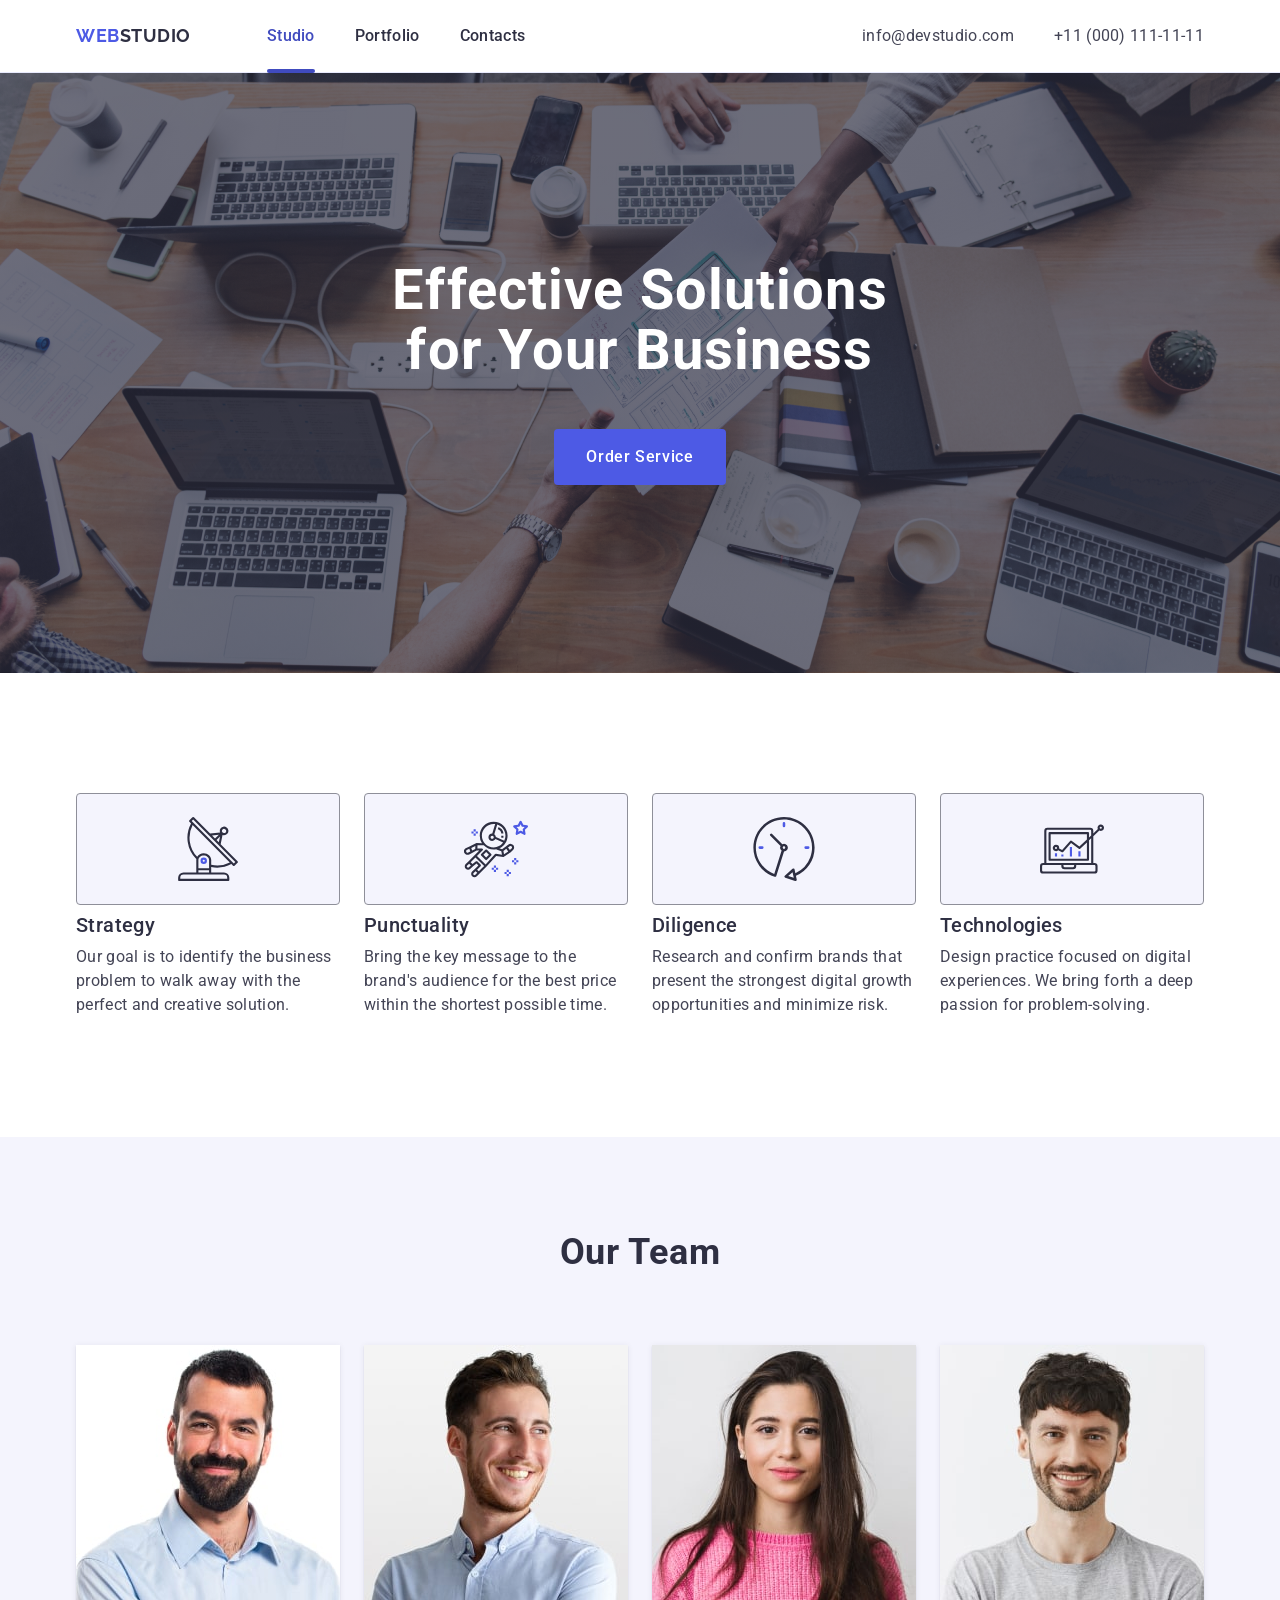
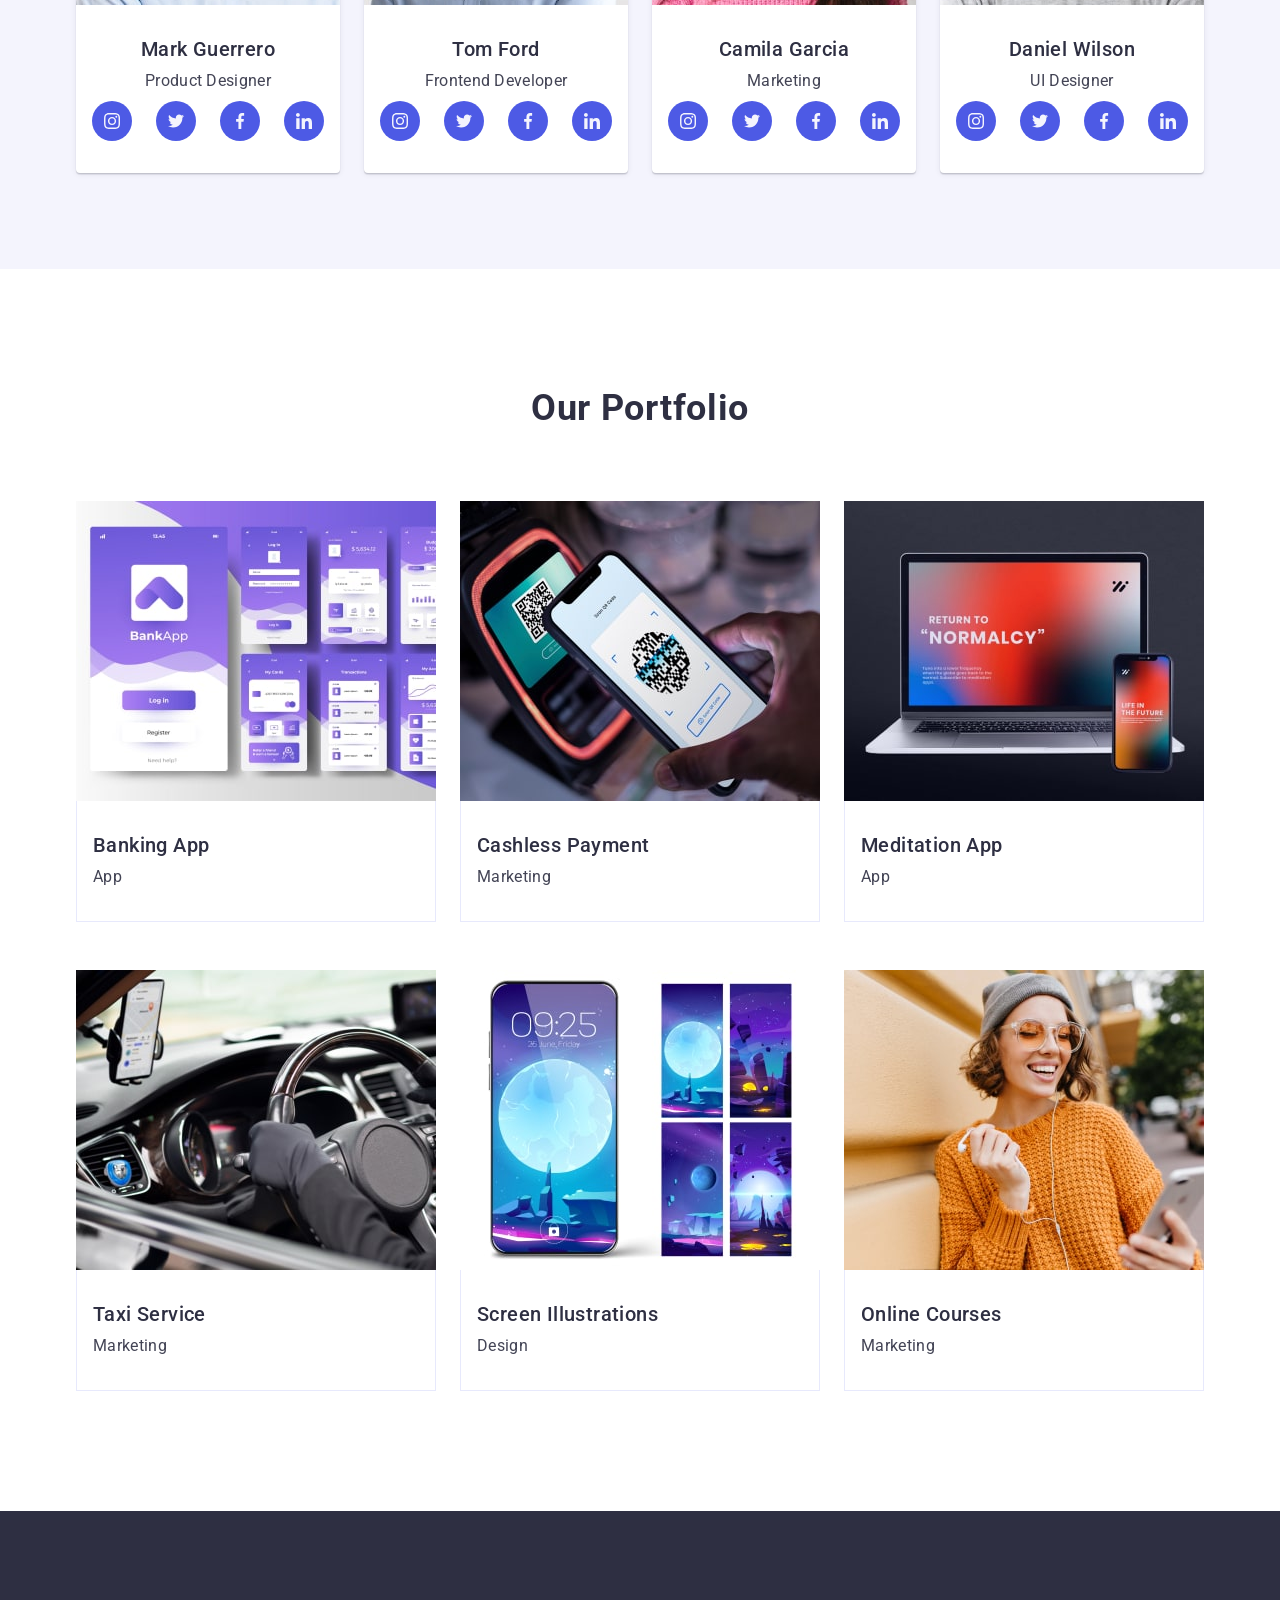
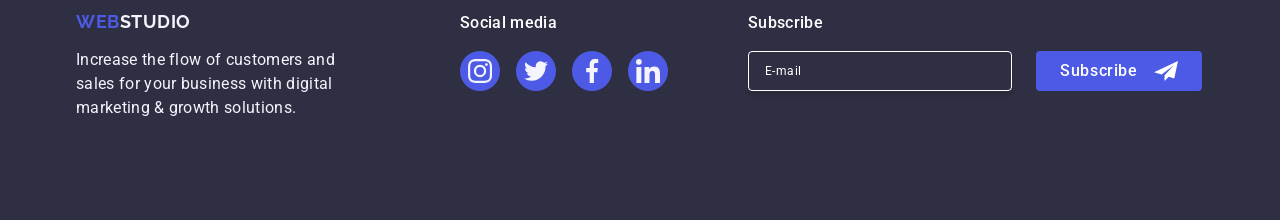
==== commit f5b02d81: "Add files via upload" ====
--- a/index.html
+++ b/index.html
@@ -230,13 +230,15 @@
           <ul class="team-list">
             <li class="team-card">
               <img
-                scrset="./images/team_card_1.jpg 1x, 
-                ./images/team_card_1-2x.jpg 2x"
+                srcset="
+                  ./images/team_card_1.jpg 1x, 
+                  ./images/team_card_1-2x.jpg 2x"
                 class="team-list-img"
                 src="./images/team_card_1.jpg"
                 alt="Team Card 1"
                 width="264"
               />
+
               <div class="team-card-list-container">
                 <h3 class="team-title">Mark Guerrero</h3>
                 <p class="team-title-text">Product Designer</p>
@@ -276,13 +278,15 @@
 
             <li class="team-card">
               <img
-                scrset="./images/team_card_2.jpg 1x, 
-                ./images/team_card_2-2x.jpg 2x"
+                srcset="
+                  ./images/team_card_2.jpg 1x, 
+                  ./images/team_card_2-2x.jpg 2x"
                 class="team-list-img"
                 src="./images/team_card_2.jpg"
                 alt="Team Card 2"
                 width="264"
               />
+
               <div class="team-card-list-container">
                 <h3 class="team-title">Tom Ford</h3>
                 <p class="team-title-text">Frontend Developer</p>
@@ -321,7 +325,8 @@
 
             <li class="team-card">
               <img
-                scrset="./images/team_card_3.jpg 1x, 
+                scrset="
+                ./images/team_card_3.jpg 1x, 
                 ./images/team_card_3-2x.jpg 2x"
                 class="team-list-img"
                 src="./images/team_card_3.jpg"
@@ -366,13 +371,15 @@
 
             <li class="team-card">
               <img
-                scrset="./images/team_card_4.jpg 1x, 
-                ./images/team_card_4-2x.jpg 2x"
+                srcset="
+                  ./images/team_card_4.jpg 1x, 
+                  ./images/team_card_4-2x.jpg 2x"
                 class="team-list-img"
                 src="./images/team_card_4.jpg"
                 alt="Team Card 4"
                 width="264"
               />
+
               <div class="team-card-list-container">
                 <h3 class="team-title">Daniel Wilson</h3>
                 <p class="team-title-text">UI Designer</p>
@@ -430,15 +437,15 @@
                   />
                   <source
                     srcset="
-                      ./images/portfolio-1-mob.jpg    1x,
-                      ./images/portfolio-1-mob-2x.jpg 2x
+                    ./images/portfolio-1-tab.jpg    1x,
+                    ./images/portfolio-1-tab-2x.jpg 2x  
                     "
                     media="(min-width:767px)"
                   />
                   <source
                     srcset="
-                      ./images/portfolio-1-tab.jpg    1x,
-                      ./images/portfolio-1-tab-2x.jpg 2x
+                    ./images/portfolio-1-mob.jpg    1x,
+                    ./images/portfolio-1-mob-2x.jpg 2x     
                     "
                     media="(max-width:768px)"
                   />
@@ -473,15 +480,15 @@
                   />
                   <source
                     srcset="
+                      ./images/portfolio-2-tab.jpg    1x,
+                      ./images/portfolio-2-tab-2x.jpg 2x
+                    "
+                    media="(min-width:767px)"
+                  />
+                  <source
+                    srcset="
                       ./images/portfolio-2-mob.jpg    1x,
                       ./images/portfolio-2-mob-2x.jpg 2x
-                    "
-                    media="(min-width:767px)"
-                  />
-                  <source
-                    srcset="
-                      ./images/portfolio-2-tab.jpg    1x,
-                      ./images/portfolio-2-tab-2x.jpg 2x
                     "
                     media="(max-width:768px)"
                   />
@@ -515,15 +522,15 @@
                   />
                   <source
                     srcset="
+                      ./images/portfolio-3-tab.jpg    1x,
+                      ./images/portfolio-3-tab-2x.jpg 2x
+                    "
+                    media="(min-width:767px)"
+                  />
+                  <source
+                    srcset="
                       ./images/portfolio-3-mob.jpg    1x,
                       ./images/portfolio-3-mob-2x.jpg 2x
-                    "
-                    media="(min-width:767px)"
-                  />
-                  <source
-                    srcset="
-                      ./images/portfolio-3-tab.jpg    1x,
-                      ./images/portfolio-3-tab-2x.jpg 2x
                     "
                     media="(max-width:768px)"
                   />
@@ -557,15 +564,15 @@
                   />
                   <source
                     srcset="
+                      ./images/portfolio-4-tab.jpg    1x,
+                      ./images/portfolio-4-tab-2x.jpg 2x
+                    "
+                    media="(min-width:767px)"
+                  />
+                  <source
+                    srcset="
                       ./images/portfolio-4-mob.jpg    1x,
                       ./images/portfolio-4-mob-2x.jpg 2x
-                    "
-                    media="(min-width:767px)"
-                  />
-                  <source
-                    srcset="
-                      ./images/portfolio-4-tab.jpg    1x,
-                      ./images/portfolio-4-tab-2x.jpg 2x
                     "
                     media="(max-width:768px)"
                   />
@@ -599,15 +606,15 @@
                   />
                   <source
                     srcset="
+                      ./images/portfolio-5-tab.jpg    1x,
+                      ./images/portfolio-5-tab-2x.jpg 2x
+                    "
+                    media="(min-width:767px)"
+                  />
+                  <source
+                    srcset="
                       ./images/portfolio-5-mob.jpg    1x,
                       ./images/portfolio-5-mob-2x.jpg 2x
-                    "
-                    media="(min-width:767px)"
-                  />
-                  <source
-                    srcset="
-                      ./images/portfolio-5-tab.jpg    1x,
-                      ./images/portfolio-5-tab-2x.jpg 2x
                     "
                     media="(max-width:768px)"
                   />
@@ -641,15 +648,15 @@
                   />
                   <source
                     srcset="
+                      ./images/portfolio-6-tab.jpg    1x,
+                      ./images/portfolio-6-tab-2x.jpg 2x
+                    "
+                    media="(min-width:767px)"
+                  />
+                  <source
+                    srcset="
                       ./images/portfolio-6-mob.jpg    1x,
                       ./images/portfolio-6-mob-2x.jpg 2x
-                    "
-                    media="(min-width:767px)"
-                  />
-                  <source
-                    srcset="
-                      ./images/portfolio-6-tab.jpg    1x,
-                      ./images/portfolio-6-tab-2x.jpg 2x
                     "
                     media="(max-width:768px)"
                   />
@@ -822,8 +829,8 @@
                   <use href="./images/icons.svg#icon-check"></use>
                 </svg>
               </span>
-              I accept the terms and conditions of the
-              <a href="" class="modal-policy-link">Privacy Policy</a></label
+              <span> I accept the terms and conditions of the
+              <a href="" class="modal-policy-link">Privacy Policy</a></span></label
             >
           </div>
           <button class="modal-btn" type="submit">Send</button>
--- a/css/styles.css
+++ b/css/styles.css
@@ -36,6 +36,7 @@
 
 img {
     display: block;
+    max-width: 100%;
 }
 
 .visually-hidden {
@@ -73,6 +74,7 @@
 .header-container {
     /* Спільний flex контайнер для header, щоб розмістити всі елементи в ряд */
     display: flex;
+    align-items: center;
 }
 
 .header-nav {
@@ -204,7 +206,7 @@
     position: fixed;
     top: 0;
     background-color: #fff;
-    padding: 24px 24px 40px 16px;
+    padding: 72px 24px 40px 16px;
     display: flex;
     flex-direction: column;
     justify-content: space-between;
@@ -215,9 +217,12 @@
 }
 
 .menu-close-button {
-    display: block;
-    margin-left: auto;
-    margin-bottom: 24px;
+    position: absolute;
+    /* display: block; */
+    /* margin-left: auto; */
+    /* margin-bottom: 24px; */
+    top: 24px;
+    right: 24px;
 }
 
 .icon-open {}
@@ -242,6 +247,14 @@
     margin-bottom: 48px;
 }
 
+.mob-header-address-item {
+    font-weight: 500;
+    font-size: 20px;
+    line-height: 1.2;
+    letter-spacing: 0.02em;
+    color: #4d5ae5;
+}
+
 .mob-address-list:not(:last-child) {
     margin-bottom: 24px;
 }
@@ -275,7 +288,7 @@
 .mob-icon-list {
     display: flex;
     gap: 40px;
-    justify-content: center;
+    /* justify-content: center; */
 }
 
 .mob-icon-item {
@@ -304,7 +317,7 @@
 
 .mob-icon-icon {}
 
-/* -------------- HERO ----------------- */
+/* -------------- HERO ---------------- */
 
 .hero {
     background-color: #2e2f42;
@@ -318,7 +331,7 @@
     padding-bottom: 188px; */
     padding-top: 72px;
     padding-bottom: 72px;
-    /* max-width: 1440px; */
+    max-width: 1440px;
     margin: 0 auto;
 }
 
@@ -455,6 +468,7 @@
     flex-wrap: wrap;
     /* gap: 24px; */
     gap: 72px;
+    justify-content: center;
 }
 
 .team-list-img {
@@ -486,7 +500,8 @@
     border-radius: 0 0 4px 4px;
     box-shadow: 0 2px 1px 0 rgba(46, 47, 66, 0.08), 0 1px 1px 0 rgba(46, 47, 66, 0.16), 0 1px 6px 0 rgba(46, 47, 66, 0.08);
     /* width: calc((100% - 24px * 3) / 4); */
-    width: 100%;
+    width: 264px;
+    justify-content: center;
 }
 
 .team-title {
@@ -592,12 +607,13 @@
 .portfolio-item {
     /* width: calc((100% - 24px * 2) / 3); */
     transition: box-shadow 250ms cubic-bezier(0.4, 0, 0.2, 1);
-}
-
-.portfolio-cover-wrap img {
+    box-shadow: 0 1px 6px 0 rgba(46, 47, 66, 0.08);
+}
+
+/* .portfolio-cover-wrap img {
     max-width: 288px;
     height: auto;
-}
+} */
 
 .portfolio-item:hover {
     box-shadow: 0 2px 1px 0 rgba(46, 47, 66, 0.08), 0 1px 1px 0 rgba(46, 47, 66, 0.16), 0 1px 6px 0 rgba(46, 47, 66, 0.08);
@@ -744,7 +760,8 @@
 .footer-input {
     border: 1px solid #fff;
     border-radius: 4px;
-    width: 264px;
+    /* width: 264px; */
+    width: 288px;
     height: 40px;
     background-color: transparent;
     padding-left: 16px;
@@ -833,7 +850,8 @@
 }
 
 .modal {
-    width: 408px;
+    /* width: 408px; */
+    width: 288px;
     min-height: 584px;
     box-shadow: 0 1px 1px 0 rgba(0, 0, 0, 0.14), 0 1px 3px 0 rgba(0, 0, 0, 0.12), 0 2px 1px 0 rgba(0, 0, 0, 0.2);
     background-color: #fcfcfc;
@@ -982,9 +1000,9 @@
     line-height: 1.17;
     letter-spacing: 0.04em;
     color: #8e8f99;
-    /* display: flex; */
-    align-items: center;
-    margin-right: 8px;
+    display: flex;
+    align-items: center;
+    /* margin-right: 8px; */
     /* position: relative; */
 }
 
@@ -997,6 +1015,7 @@
     align-items: center;
     justify-content: center;
     fill: transparent;
+    flex-shrink: 0;
     transition: background-color 250ms cubic-bezier(0.4, 0, 0.2, 1), border 250ms cubic-bezier(0.4, 0, 0.2, 1), fill 250ms cubic-bezier(0.4, 0, 0.2, 1);
 }
 
@@ -1012,7 +1031,7 @@
     display: inline-flex;
 } */
 
-.modal-check:checked+.check-text span {
+.modal-check:checked+.check-text .checkbox-container {
     background-color: #404bbf;
     border-radius: 2px;
     border: 1px solid #404bbf;
@@ -1055,8 +1074,8 @@
 @media screen and (min-width:768px) {
     .container {
         width: 768px;
-        padding-left: 16px;
-        padding-right: 16px;
+        /* padding-left: 16px; */
+        /* padding-right: 16px; */
     }
 
     /* ----------- HEADER 768----------- */
@@ -1069,7 +1088,7 @@
         display: flex;
         flex-direction: column;
         gap: 12px;
-        padding: 16px 16px;
+        padding: 0;
         /* gap: 40px;
         padding: 24px 0; */
     }
@@ -1157,17 +1176,18 @@
         display: flex;
         flex-direction: row;
         align-items: start;
-        padding-left: 108px;
+        /* padding-left: 108px; */
         justify-content: start;
     }
 
     .footer-content {
         margin-right: 24px;
+        align-items: flex-start;
     }
     
     .footer-subscribe {
         align-items: start;
-        padding-left: 108px;
+        /* padding-left: 108px; */
     }
 
     .footer-form {
@@ -1179,6 +1199,15 @@
     .footer-soc-list {
         display: flex;
         align-items: start;
+    }
+
+    .footer-input {
+        width: 264px;
+    }
+
+    .footer-wrap {
+    padding-right: 108px;
+    padding-left: 108px;
     }
 
 }
@@ -1297,6 +1326,7 @@
 
     .portfolio-item {
         width: calc((100% - 24px * 2) / 3);
+        box-shadow: none;
     }
 
     .portfolio-cover-wrap img {
@@ -1329,10 +1359,12 @@
     
     .footer-content {
         margin-right: 120px;
+        margin-bottom: 0;
     }
     
     .footer-soc-list {
         margin-right: 80px;
+        margin-bottom: 0;
     }
 
     .footer-label {
